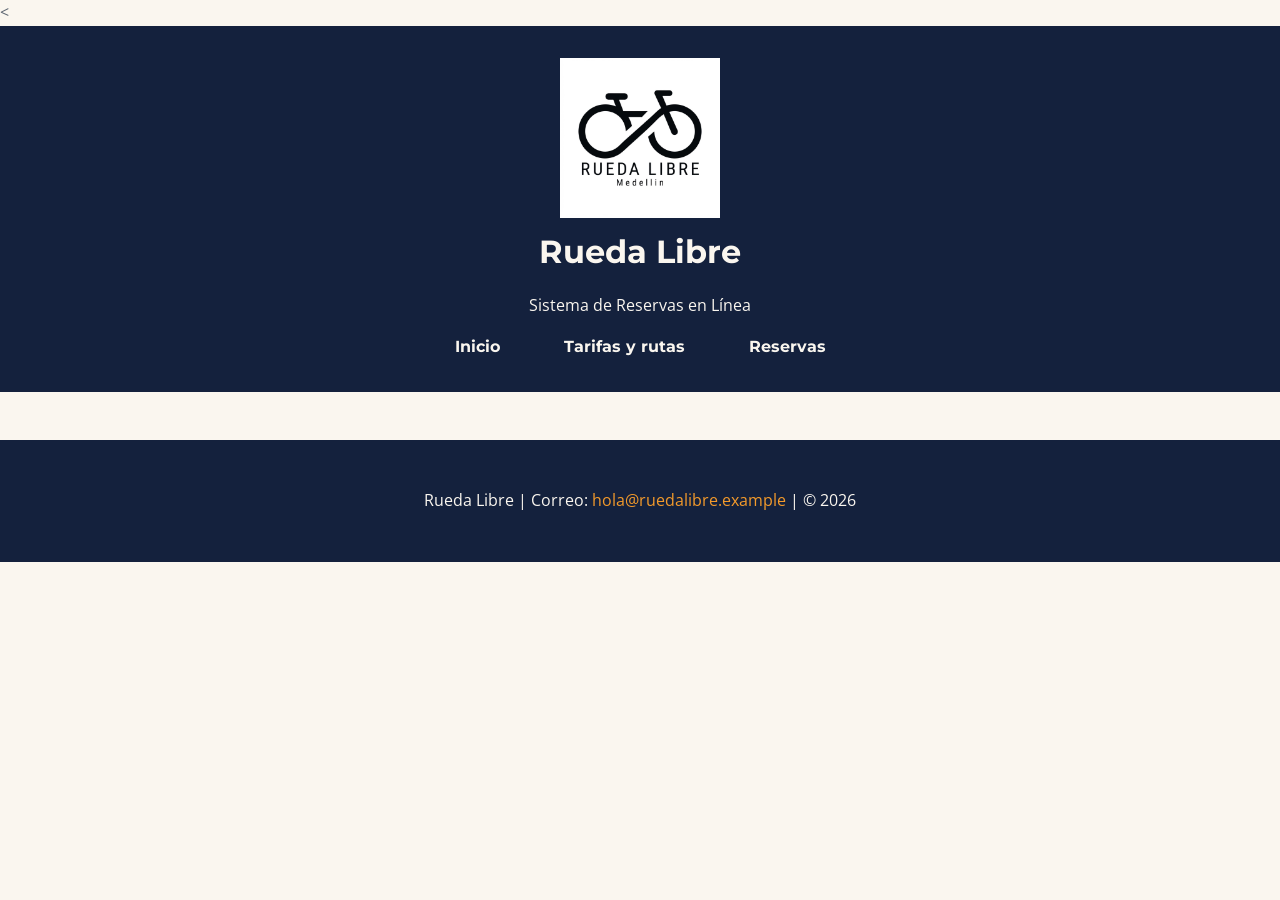
==== index.html @ 7968276e "Subiendo rueda libre" ====
<<!DOCTYPE html>
<html lang="es">
<head>
    <meta charset="UTF-8">
    <meta name="viewport" content="width=device-width, initial-scale=1.0">
    <meta name="description" content="Completa tu reserva de bicicletas o recorridos guiados en Rueda Libre Medellín.">
    <title>Reservas y Alquiler | Rueda Libre Medellín</title>
    <!-- Google Fonts -->
    <link rel="preconnect" href="https://fonts.googleapis.com">
    <link rel="preconnect" href="https://fonts.gstatic.com" crossorigin>
    <link href="https://fonts.googleapis.com/css2?family=Montserrat:wght@700&family=Open+Sans:wght@400;600&display=swap" rel="stylesheet">
    <!-- Hoja de estilos externa -->
    <link rel="stylesheet" href="../css/style.css">
</head>
<body>

    <!-- Encabezado y Navegación Principal -->
    <header>
        <a href="../index.html">
            <img src="../img/logo.jpeg" alt="Logo oficial de Rueda Libre Medellín" width="160">
        </a>
        <h1>Rueda Libre</h1>
        <p>Sistema de Reservas en Línea</p>

        <nav>
            <ul id="menu">
                <li><a href="../index.html">Inicio</a></li>
                <li><a href="/paginas/tarifas.html">Tarifas y rutas</a></li>
                <li><a href="/paginas/reservas.html" class="activo">Reservas</a></li>
            </ul>
        </nav>
    </header>

    <main>
        
    </main>

    <footer>
        <p>Rueda Libre | Correo: <a href="mailto:hola@ruedalibre.example">hola@ruedalibre.example</a> | &copy; 2026</p>
    </footer>

</body>
</html>
---- css/style.css ----
/* --- HOJA DE ESTILOS RUEDA LIBRE v1.0 --- */

:root {
    /* Paleta de colores oficial */
    --verde-ruta: #1E7A4F;
    --naranja-pedal: #F39A2B;
    --azul-noche: #14213D;
    --crema: #FAF6EF;
    --gris-asfalto: #5B6470;

    /* Familias tipográficas con respaldos */
    --fuente-titulos: 'Montserrat', sans-serif;
    --fuente-texto: 'Open Sans', sans-serif;

    /* Escala de espaciado en rem */
    --espacio-sm: 0.5rem;
    --espacio-md: 1rem;
    --espacio-lg: 2rem;
}

/* Aplicación por herencia en el cuerpo del documento */
body {
    font-family: var(--fuente-texto);
    color: var(--gris-asfalto);
    background-color: var(--crema);
    margin: 0;
    padding: 0;
    line-height: 1.6;
    font-weight: 400;
}

/* Selector agrupado para aplicar la fuente de títulos a todos los encabezados */
h1, h2, h3 {
    font-family: var(--fuente-titulos);
    color: var(--azul-noche);
    font-weight: 700;
}

/* Encabezado y Navegación Principal */
header {
    background-color: var(--azul-noche);
    color: var(--crema);
    padding: var(--espacio-lg);
    text-align: center;
}

header h1 {
    color: var(--crema);
    margin: var(--espacio-sm) 0;
}

nav ul {
    list-style: none;
    padding: 0;
    margin: var(--espacio-md) 0 0 0;
    display: flex;
    justify-content: center;
    gap: var(--espacio-lg);
}

nav a {
    font-family: var(--fuente-titulos);
    color: var(--crema);
    text-decoration: none;
    font-weight: 700;
    padding: var(--espacio-sm) var(--espacio-md);
    border-radius: 4px;
    transition: background-color 0.3s;
}

nav a:hover,
nav a:focus {
    background-color: var(--verde-ruta);
    color: var(--crema);
}

/* Estructura y Secciones */
main {
    max-width: 900px;
    margin: var(--espacio-lg) auto;
    padding: 0 var(--espacio-md);
}

section, aside {
    background-color: #ffffff;
    margin-bottom: var(--espacio-lg);
    padding: var(--espacio-lg);
    border-radius: 8px;
    box-shadow: 0 2px 5px rgba(20, 33, 61, 0.1);
}

/* Enlaces generales del contenido */
a {
    color: var(--verde-ruta);
    text-decoration: none;
}

a:hover {
    color: var(--naranja-pedal);
    text-decoration: underline;
}

/* Botones y elementos interactivos */
button[type="submit"] {
    background-color: var(--verde-ruta);
    color: #ffffff;
    border: none;
    padding: 0.75rem 1.5rem;
    font-family: var(--fuente-titulos);
    font-size: 1rem;
    font-weight: 700;
    border-radius: 4px;
    cursor: pointer;
    transition: background-color 0.3s;
}

button[type="submit"]:hover {
    background-color: #155d3c;
}

/* Tablas accesibles */
table {
    width: 100%;
    border-collapse: collapse;
    margin-top: var(--espacio-md);
}

th, td {
    border: 1px solid #d1d5db;
    padding: 0.75rem;
    text-align: left;
}

th {
    background-color: var(--azul-noche);
    color: var(--crema);
    font-family: var(--fuente-titulos);
}

/* Formularios */
fieldset {
    border: 1px solid #d1d5db;
    border-radius: 6px;
    padding: var(--espacio-md);
    margin-bottom: var(--espacio-md);
}

legend {
    font-family: var(--fuente-titulos);
    font-weight: 700;
    color: var(--azul-noche);
    padding: 0 0.5rem;
}

input[type="text"],
input[type="email"],
input[type="tel"],
input[type="date"],
input[type="number"],
select,
textarea {
    width: 100%;
    padding: 0.5rem;
    margin-top: 0.25rem;
    border: 1px solid #ccc;
    border-radius: 4px;
    font-family: var(--fuente-texto);
    box-sizing: border-box;
}

/* Pie de página */
footer {
    background-color: var(--azul-noche);
    color: var(--crema);
    text-align: center;
    padding: var(--espacio-lg);
    margin-top: 3rem;
}

footer a {
    color: var(--naranja-pedal);
}
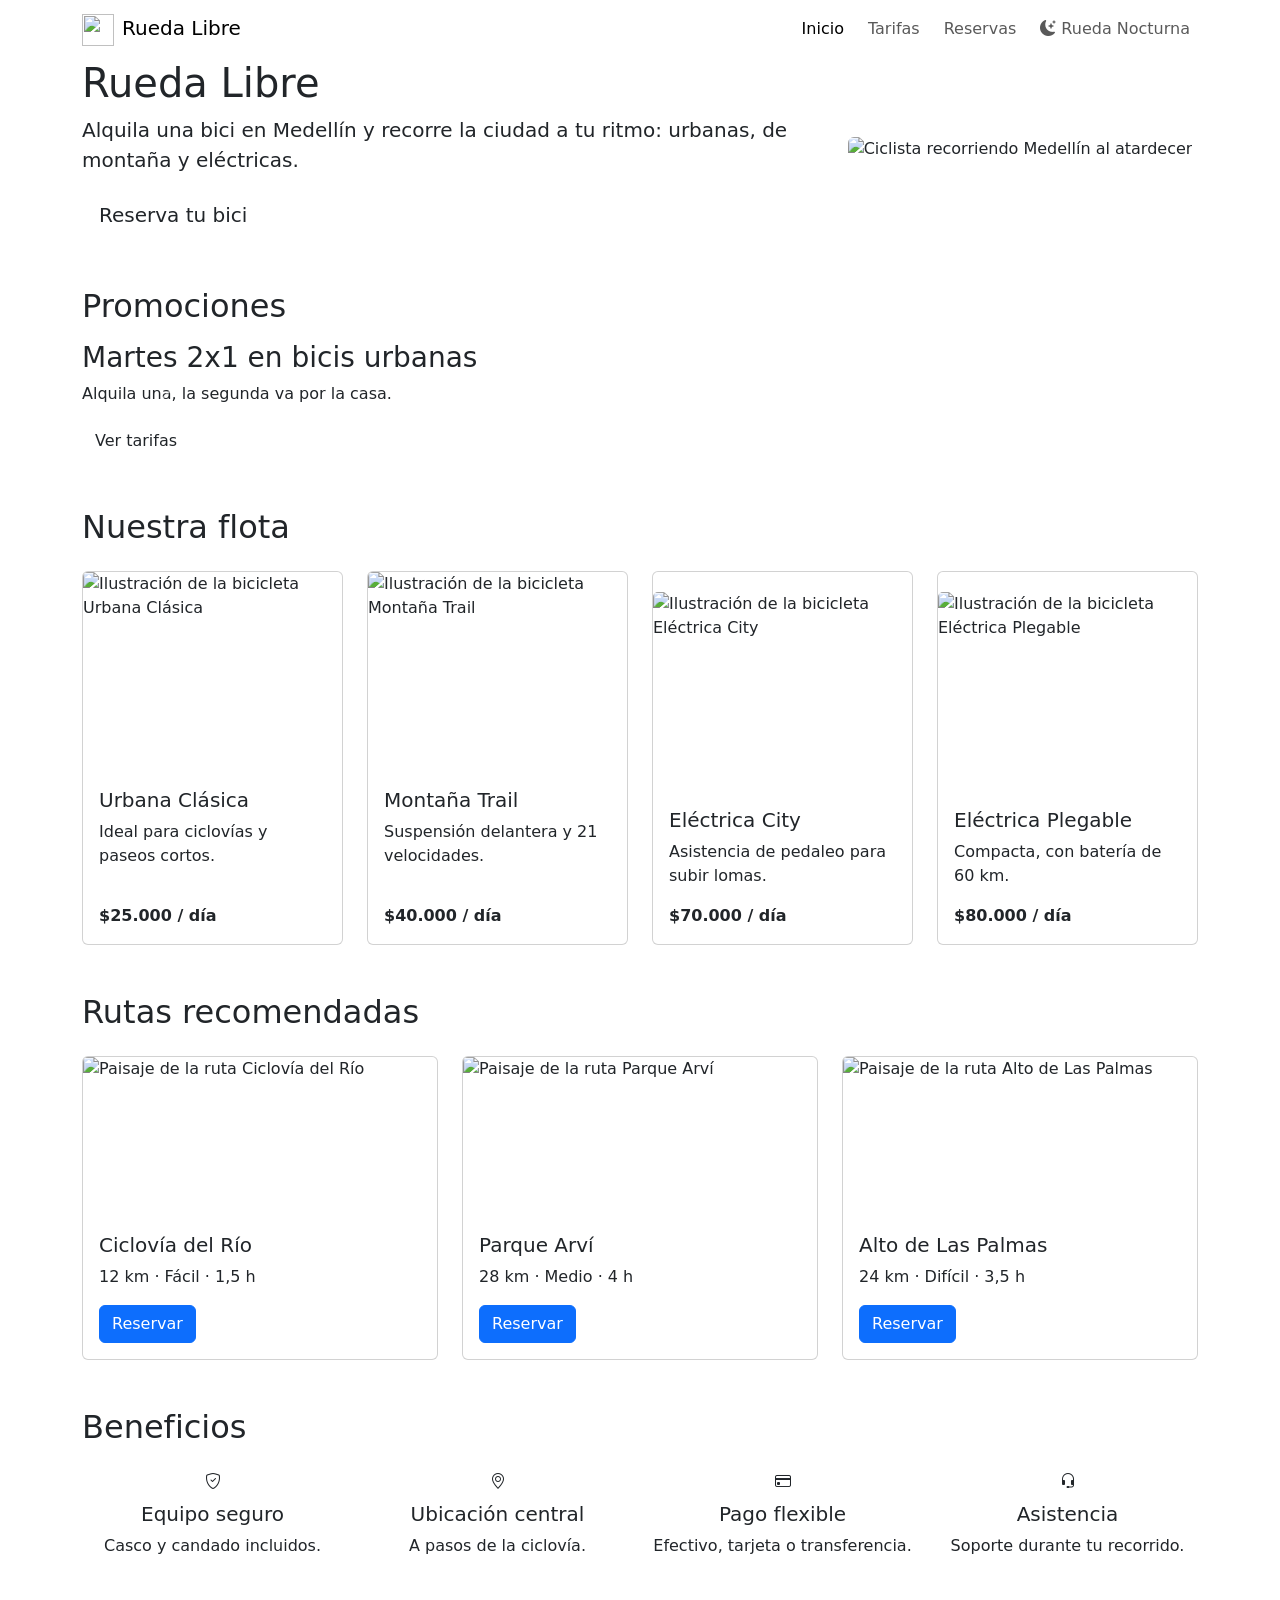
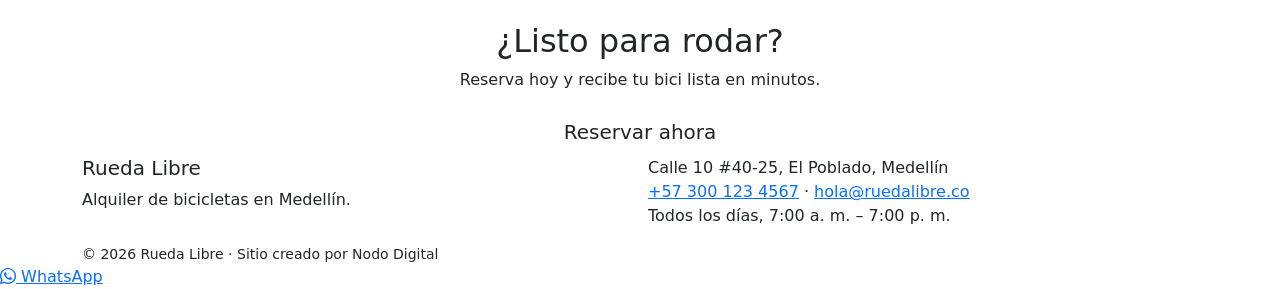
==== commit c1f306af: "Revise index.html for content and structure updates Updated the HTML structure and content for the R" ====
--- a/index.html
+++ b/index.html
@@ -1,43 +1,250 @@
-<<!DOCTYPE html>
+<!DOCTYPE html>
 <html lang="es">
 <head>
-    <meta charset="UTF-8">
-    <meta name="viewport" content="width=device-width, initial-scale=1.0">
-    <meta name="description" content="Completa tu reserva de bicicletas o recorridos guiados en Rueda Libre Medellín.">
-    <title>Reservas y Alquiler | Rueda Libre Medellín</title>
-    <!-- Google Fonts -->
-    <link rel="preconnect" href="https://fonts.googleapis.com">
-    <link rel="preconnect" href="https://fonts.gstatic.com" crossorigin>
-    <link href="https://fonts.googleapis.com/css2?family=Montserrat:wght@700&family=Open+Sans:wght@400;600&display=swap" rel="stylesheet">
-    <!-- Hoja de estilos externa -->
-    <link rel="stylesheet" href="../css/style.css">
+  <meta charset="UTF-8">
+  <meta name="viewport" content="width=device-width, initial-scale=1.0">
+  <meta name="description" content="Rueda Libre alquila bicicletas urbanas, de montaña y eléctricas en Medellín. Reserva en línea y descubre la ciudad sobre dos ruedas.">
+  <title>Rueda Libre | Alquiler de bicicletas en Medellín</title>
+  <link rel="preconnect" href="https://fonts.googleapis.com">
+  <link rel="preconnect" href="https://fonts.gstatic.com" crossorigin>
+  <link href="https://fonts.googleapis.com/css2?family=Montserrat:wght@700&family=Open+Sans:wght@400;600&display=swap" rel="stylesheet">
+  <link href="https://cdn.jsdelivr.net/npm/bootstrap@5.3.3/dist/css/bootstrap.min.css" rel="stylesheet">
+  <link href="https://cdn.jsdelivr.net/npm/bootstrap-icons@1.11.3/font/bootstrap-icons.min.css" rel="stylesheet">
+  <link href="css/styles.css" rel="stylesheet">
 </head>
 <body>
-
-    <!-- Encabezado y Navegación Principal -->
-    <header>
-        <a href="../index.html">
-            <img src="../img/logo.jpeg" alt="Logo oficial de Rueda Libre Medellín" width="160">
-        </a>
-        <h1>Rueda Libre</h1>
-        <p>Sistema de Reservas en Línea</p>
-
-        <nav>
-            <ul id="menu">
-                <li><a href="../index.html">Inicio</a></li>
-                <li><a href="/paginas/tarifas.html">Tarifas y rutas</a></li>
-                <li><a href="/paginas/reservas.html" class="activo">Reservas</a></li>
-            </ul>
-        </nav>
-    </header>
-
-    <main>
-        
-    </main>
-
-    <footer>
-        <p>Rueda Libre | Correo: <a href="mailto:hola@ruedalibre.example">hola@ruedalibre.example</a> | &copy; 2026</p>
-    </footer>
-
+<header>
+  <nav class="navbar navbar-expand-lg">
+    <div class="container">
+      <a class="navbar-brand" href="index.html"><img src="img/logo.svg" alt="" width="32" height="32" class="me-2">Rueda Libre</a>
+      <button class="navbar-toggler" type="button" data-bs-toggle="collapse" data-bs-target="#menuPrincipal" aria-controls="menuPrincipal" aria-expanded="false" aria-label="Abrir menú de navegación">
+        <span class="navbar-toggler-icon"></span>
+      </button>
+      <div class="collapse navbar-collapse" id="menuPrincipal">
+        <ul class="navbar-nav ms-auto align-items-lg-center gap-lg-2">
+        <li class="nav-item"><a class="nav-link active" aria-current="page" href="index.html">Inicio</a></li>
+        <li class="nav-item"><a class="nav-link" href="paginas/tarifas.html">Tarifas</a></li>
+        <li class="nav-item"><a class="nav-link" href="paginas/reservas.html">Reservas</a></li>
+        <li class="nav-item"><a class="nav-link nav-nocturna" href="nocturna/index.html"><i class="bi bi-moon-stars-fill" aria-hidden="true"></i> Rueda Nocturna</a></li>
+        </ul>
+      </div>
+    </div>
+  </nav>
+</header>
+
+<main>
+  <section class="hero">
+    <div class="container">
+      <div class="row align-items-center g-4">
+        <div class="col-md-8">
+          <h1>Rueda Libre</h1>
+          <p class="lead">Alquila una bici en Medellín y recorre la ciudad a tu ritmo: urbanas, de montaña y eléctricas.</p>
+          <a class="btn btn-pedal btn-lg" href="paginas/reservas.html">Reserva tu bici</a>
+        </div>
+        <div class="col-md-4 text-center">
+          <img class="hero-img img-fluid rounded" src="img/portada.svg" alt="Ciclista recorriendo Medellín al atardecer" width="480" height="320">
+        </div>
+      </div>
+    </div>
+  </section>
+
+  <section class="container py-5" aria-labelledby="promos">
+    <h2 id="promos" class="mb-3">Promociones</h2>
+    <div id="carruselPromos" class="carousel slide" data-bs-ride="carousel">
+      <div class="carousel-indicators">
+        <button type="button" data-bs-target="#carruselPromos" data-bs-slide-to="0" class="active" aria-current="true" aria-label="Diapositiva 1"></button>
+        <button type="button" data-bs-target="#carruselPromos" data-bs-slide-to="1" aria-label="Diapositiva 2"></button>
+        <button type="button" data-bs-target="#carruselPromos" data-bs-slide-to="2" aria-label="Diapositiva 3"></button>
+        <button type="button" data-bs-target="#carruselPromos" data-bs-slide-to="3" aria-label="Diapositiva 4"></button>
+      </div>
+      <div class="carousel-inner">
+        <div class="carousel-item active">
+          <div class="promo">
+            <div>
+              <h2 class="h3">Martes 2x1 en bicis urbanas</h2>
+              <p>Alquila una, la segunda va por la casa.</p>
+              <a class="btn btn-pedal" href="paginas/tarifas.html">Ver tarifas</a>
+            </div>
+          </div>
+        </div>
+        <div class="carousel-item">
+          <div class="promo">
+            <div>
+              <h2 class="h3">20 % de descuento en eléctricas</h2>
+              <p>Sube las lomas de Medellín sin sufrir.</p>
+              <a class="btn btn-pedal" href="paginas/reservas.html">Reservar</a>
+            </div>
+          </div>
+        </div>
+        <div class="carousel-item">
+          <div class="promo">
+            <div>
+              <h2 class="h3">Cumpleañeros gratis</h2>
+              <p>Muestra tu documento y rueda gratis en tu día.</p>
+              <a class="btn btn-pedal" href="paginas/reservas.html">Reservar</a>
+            </div>
+          </div>
+        </div>
+        <div class="carousel-item">
+          <div class="promo promo-nocturna">
+            <div>
+              <h2 class="h3">Lanzamiento Rueda Nocturna</h2>
+              <p>Rutas de jueves a sábado cuando se encienden las luces.</p>
+              <a class="btn btn-primary" href="nocturna/index.html">Conocer Rueda Nocturna</a>
+            </div>
+          </div>
+        </div>
+      </div>
+      <button class="carousel-control-prev" type="button" data-bs-target="#carruselPromos" data-bs-slide="prev">
+        <span class="carousel-control-prev-icon" aria-hidden="true"></span>
+        <span class="visually-hidden">Anterior</span>
+      </button>
+      <button class="carousel-control-next" type="button" data-bs-target="#carruselPromos" data-bs-slide="next">
+        <span class="carousel-control-next-icon" aria-hidden="true"></span>
+        <span class="visually-hidden">Siguiente</span>
+      </button>
+    </div>
+  </section>
+
+  <section class="container pb-5" aria-labelledby="flota">
+    <h2 id="flota" class="mb-4">Nuestra flota</h2>
+    <div class="row g-4">
+      <div class="col-sm-6 col-lg-3">
+        <article class="card h-100">
+          <img src="img/bici-urbana.svg" class="card-img-top" alt="Ilustración de la bicicleta Urbana Clásica" width="320" height="200">
+          <div class="card-body d-flex flex-column">
+            <h3 class="h5 card-title">Urbana Clásica</h3>
+            <p class="card-text">Ideal para ciclovías y paseos cortos.</p>
+            <p class="fw-bold mt-auto mb-0">$25.000 / día</p>
+          </div>
+        </article>
+      </div>
+      <div class="col-sm-6 col-lg-3">
+        <article class="card h-100">
+          <img src="img/bici-montana.svg" class="card-img-top" alt="Ilustración de la bicicleta Montaña Trail" width="320" height="200">
+          <div class="card-body d-flex flex-column">
+            <h3 class="h5 card-title">Montaña Trail</h3>
+            <p class="card-text">Suspensión delantera y 21 velocidades.</p>
+            <p class="fw-bold mt-auto mb-0">$40.000 / día</p>
+          </div>
+        </article>
+      </div>
+      <div class="col-sm-6 col-lg-3">
+        <article class="card h-100">
+          <span class="badge badge-nuevo">Nuevo</span>
+          <img src="img/bici-electrica.svg" class="card-img-top" alt="Ilustración de la bicicleta Eléctrica City" width="320" height="200">
+          <div class="card-body d-flex flex-column">
+            <h3 class="h5 card-title">Eléctrica City</h3>
+            <p class="card-text">Asistencia de pedaleo para subir lomas.</p>
+            <p class="fw-bold mt-auto mb-0">$70.000 / día</p>
+          </div>
+        </article>
+      </div>
+      <div class="col-sm-6 col-lg-3">
+        <article class="card h-100">
+          <span class="badge badge-nuevo">Nuevo</span>
+          <img src="img/bici-electrica.svg" class="card-img-top" alt="Ilustración de la bicicleta Eléctrica Plegable" width="320" height="200">
+          <div class="card-body d-flex flex-column">
+            <h3 class="h5 card-title">Eléctrica Plegable</h3>
+            <p class="card-text">Compacta, con batería de 60 km.</p>
+            <p class="fw-bold mt-auto mb-0">$80.000 / día</p>
+          </div>
+        </article>
+      </div>
+    </div>
+  </section>
+
+  <section class="container pb-5" aria-labelledby="rutas">
+    <h2 id="rutas" class="mb-4">Rutas recomendadas</h2>
+    <div class="row g-4">
+      <div class="col-md-4">
+        <article class="card h-100">
+          <img src="img/ruta-rio.svg" class="card-img-top" alt="Paisaje de la ruta Ciclovía del Río" width="320" height="160">
+          <div class="card-body">
+            <h3 class="h5 card-title">Ciclovía del Río</h3>
+            <p class="card-text">12 km · Fácil · 1,5 h</p>
+            <a class="btn btn-primary" href="paginas/reservas.html">Reservar</a>
+          </div>
+        </article>
+      </div>
+      <div class="col-md-4">
+        <article class="card h-100">
+          <img src="img/ruta-arvi.svg" class="card-img-top" alt="Paisaje de la ruta Parque Arví" width="320" height="160">
+          <div class="card-body">
+            <h3 class="h5 card-title">Parque Arví</h3>
+            <p class="card-text">28 km · Medio · 4 h</p>
+            <a class="btn btn-primary" href="paginas/reservas.html">Reservar</a>
+          </div>
+        </article>
+      </div>
+      <div class="col-md-4">
+        <article class="card h-100">
+          <img src="img/ruta-palmas.svg" class="card-img-top" alt="Paisaje de la ruta Alto de Las Palmas" width="320" height="160">
+          <div class="card-body">
+            <h3 class="h5 card-title">Alto de Las Palmas</h3>
+            <p class="card-text">24 km · Difícil · 3,5 h</p>
+            <a class="btn btn-primary" href="paginas/reservas.html">Reservar</a>
+          </div>
+        </article>
+      </div>
+    </div>
+  </section>
+
+  <section class="container pb-5" aria-labelledby="beneficios">
+    <h2 id="beneficios" class="mb-4">Beneficios</h2>
+    <div class="row g-4">
+      <div class="col-sm-6 col-lg-3 text-center">
+        <i class="bi bi-shield-check icono-beneficio" aria-hidden="true"></i>
+        <h3 class="h5 mt-2">Equipo seguro</h3>
+        <p>Casco y candado incluidos.</p>
+      </div>
+      <div class="col-sm-6 col-lg-3 text-center">
+        <i class="bi bi-geo-alt icono-beneficio" aria-hidden="true"></i>
+        <h3 class="h5 mt-2">Ubicación central</h3>
+        <p>A pasos de la ciclovía.</p>
+      </div>
+      <div class="col-sm-6 col-lg-3 text-center">
+        <i class="bi bi-credit-card icono-beneficio" aria-hidden="true"></i>
+        <h3 class="h5 mt-2">Pago flexible</h3>
+        <p>Efectivo, tarjeta o transferencia.</p>
+      </div>
+      <div class="col-sm-6 col-lg-3 text-center">
+        <i class="bi bi-headset icono-beneficio" aria-hidden="true"></i>
+        <h3 class="h5 mt-2">Asistencia</h3>
+        <p>Soporte durante tu recorrido.</p>
+      </div>
+    </div>
+  </section>
+
+  <section class="franja-cta text-center">
+    <div class="container">
+      <h2>¿Listo para rodar?</h2>
+      <p>Reserva hoy y recibe tu bici lista en minutos.</p>
+      <a class="btn btn-pedal btn-lg" href="paginas/reservas.html">Reservar ahora</a>
+    </div>
+  </section>
+</main>
+<footer class="footer-rl">
+  <div class="container">
+    <div class="row g-3">
+      <div class="col-md-6">
+        <p class="h5">Rueda Libre</p>
+        <p class="mb-0">Alquiler de bicicletas en Medellín.</p>
+      </div>
+      <div class="col-md-6">
+        <address class="mb-0">
+          Calle 10 #40-25, El Poblado, Medellín<br>
+          <a href="tel:+573001234567">+57 300 123 4567</a> ·
+          <a href="mailto:hola@ruedalibre.co">hola@ruedalibre.co</a><br>
+          Todos los días, 7:00 a. m. – 7:00 p. m.
+        </address>
+      </div>
+    </div>
+    <p class="small mt-3 mb-0">© 2026 Rueda Libre · Sitio creado por Nodo Digital</p>
+  </div>
+</footer>
+<a class="enlace-whatsapp" href="https://wa.me/573001234567"><i class="bi bi-whatsapp" aria-hidden="true"></i> WhatsApp</a>
+
+  <script src="https://cdn.jsdelivr.net/npm/bootstrap@5.3.3/dist/js/bootstrap.bundle.min.js"></script>
 </body>
-</html>+</html>
